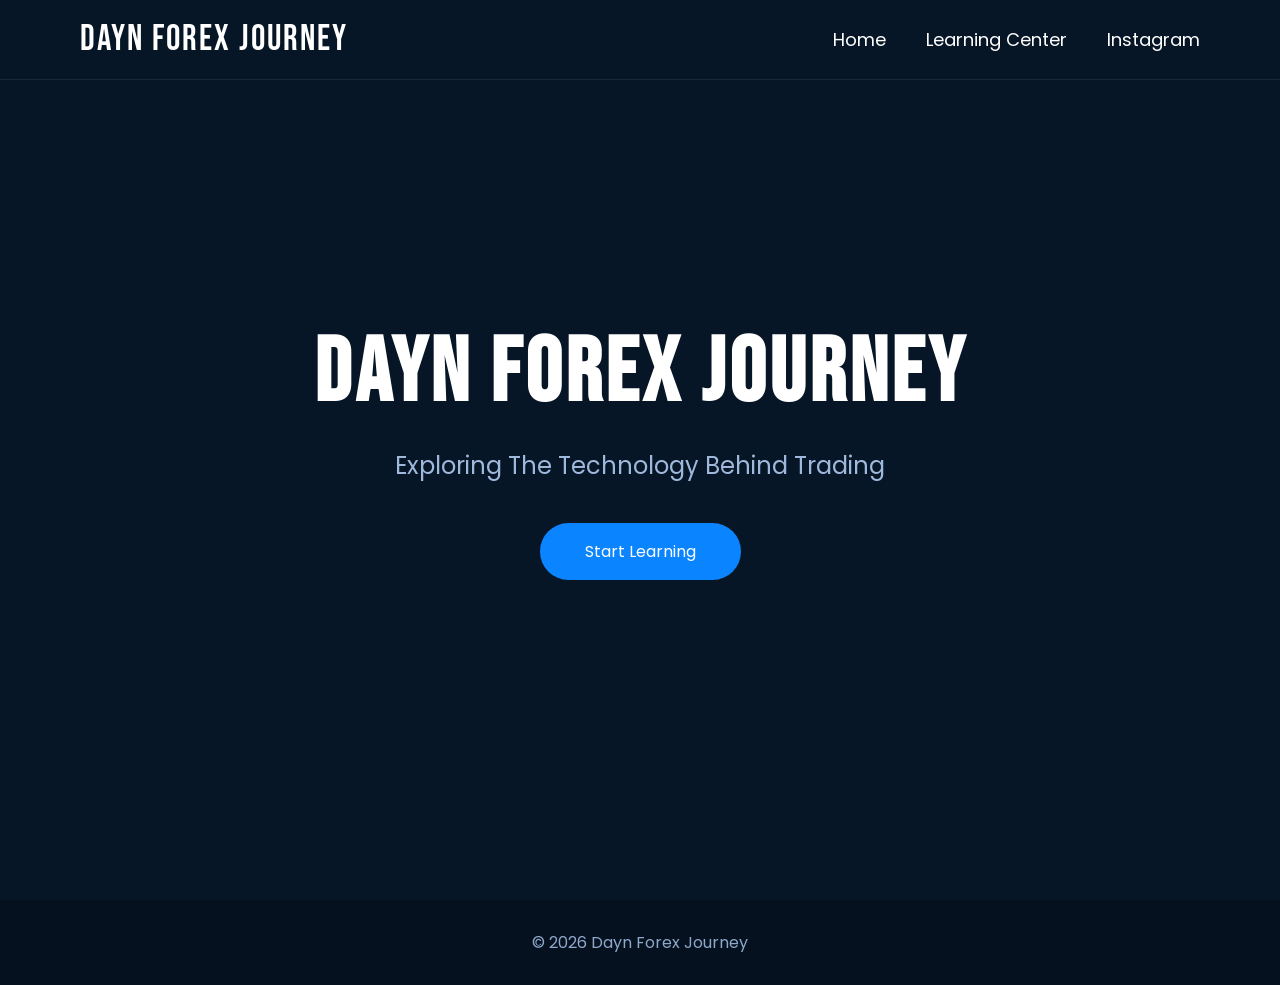
==== documentation.html @ a22106a8 "Add files via upload" ====
<!DOCTYPE html>
<html lang="en">

<head>

    <meta charset="UTF-8">
    <meta name="viewport" content="width=device-width, initial-scale=1.0">

    <title>Dayn Forex Journey</title>

    <link rel="stylesheet" href="css/style.css">

    <!-- Google Font -->
    <link rel="preconnect" href="https://fonts.googleapis.com">

    <link href="https://fonts.googleapis.com/css2?family=Poppins:wght@300;400;500;600;700&family=Bebas+Neue&display=swap" rel="stylesheet">
<style>
    /* ==========================
   RESET
========================== */

*{

    margin:0;

    padding:0;

    box-sizing:border-box;

}

/* ==========================
BODY
========================== */

body{

    font-family:'Poppins',sans-serif;

    background:#071626;

    color:white;

}

/* ==========================
NAVBAR
========================== */

nav{

    width:100%;

    height:80px;

    background:#071626;

    display:flex;

    justify-content:space-between;

    align-items:center;

    padding:0 80px;

    position:fixed;

    top:0;

    z-index:999;

    border-bottom:1px solid rgba(255,255,255,.08);

}

.logo{

    font-family:'Bebas Neue';

    font-size:36px;

    letter-spacing:2px;

    color:#ffffff;

}

nav ul{

    display:flex;

    list-style:none;

}

nav ul li{

    margin-left:40px;

}

nav ul li a{

    color:white;

    text-decoration:none;

    font-size:18px;

    transition:.3s;

}

nav ul li a:hover{

    color:#0A84FF;

}

/* ==========================
HERO
========================== */

.hero{

    width:100%;

    height:100vh;

    background:

    linear-gradient(

    rgba(7,22,38,.85),

    rgba(7,22,38,.90)

    ),

    url("../images/server.jpg");

    background-size:cover;

    background-position:center;

    display:flex;

    justify-content:center;

    align-items:center;

    text-align:center;

}

.hero-content{

    max-width:900px;

}

.hero h1{

    font-family:'Bebas Neue';

    font-size:90px;

    letter-spacing:4px;

}

.hero p{

    margin-top:20px;

    font-size:24px;

    color:#9FB9DD;

}

.btn{

    display:inline-block;

    margin-top:40px;

    padding:16px 45px;

    background:#0A84FF;

    color:white;

    text-decoration:none;

    border-radius:50px;

    transition:.3s;

}
/*==========================
START LEARNING
==========================*/

.learning{

    padding:120px 8%;

    background:#091A2D;

}

.learning h2{

    font-family:'Bebas Neue';

    font-size:64px;

    text-align:center;

    letter-spacing:3px;

}

.subtitle{

    max-width:700px;

    margin:20px auto 60px;

    text-align:center;

    color:#9FB9DD;

    font-size:18px;

}

.learning-grid{

    display:grid;

    grid-template-columns:repeat(auto-fit,minmax(320px,1fr));

    gap:30px;

}

.lesson{

    background:rgba(255,255,255,.04);

    border:1px solid rgba(255,255,255,.08);

    border-radius:20px;

    padding:35px;

    transition:.35s;

}

.lesson:hover{

    transform:translateY(-10px);

    border-color:#0A84FF;

    box-shadow:0 0 25px rgba(10,132,255,.35);

}

.lesson span{

    display:inline-block;

    width:55px;

    height:55px;

    line-height:55px;

    text-align:center;

    background:#0A84FF;

    border-radius:50%;

    font-weight:bold;

    margin-bottom:20px;

}

.lesson h3{

    margin-bottom:15px;

    font-size:26px;

}

.lesson p{

    color:#B7C6DD;

    line-height:1.8;

    margin-bottom:25px;

}

.lesson a{

    color:#0A84FF;

    text-decoration:none;

    font-weight:600;

}

.lesson a:hover{

    color:#00CFFF;

}
.btn:hover{

    background:#00CFFF;

}

/* ==========================
FOOTER
========================== */

footer{

    background:#05111E;

    text-align:center;

    padding:30px;

    color:#8EA8CC;

}
</style>
</head>

<body>

    <nav>

        <div class="logo">

            DAYN FOREX JOURNEY

        </div>

        <ul>

            <li><a href="index.html">Home</a></li>

            <li><a href="documentation.html">Learning Center</li>

            <li><a href="instagram.html">Instagram</a></li>

        </ul>

    </nav>

    <section class="hero">

        <div class="hero-content">

            <h1>

                DAYN FOREX JOURNEY

            </h1>

            <p>

                Exploring The Technology Behind Trading

            </p>

            <a href="learning.html" class="btn">

                Start Learning

            </a>

        </div>

    </section>

    <footer>

        © 2026 Dayn Forex Journey

    </footer>

</body>

</html>
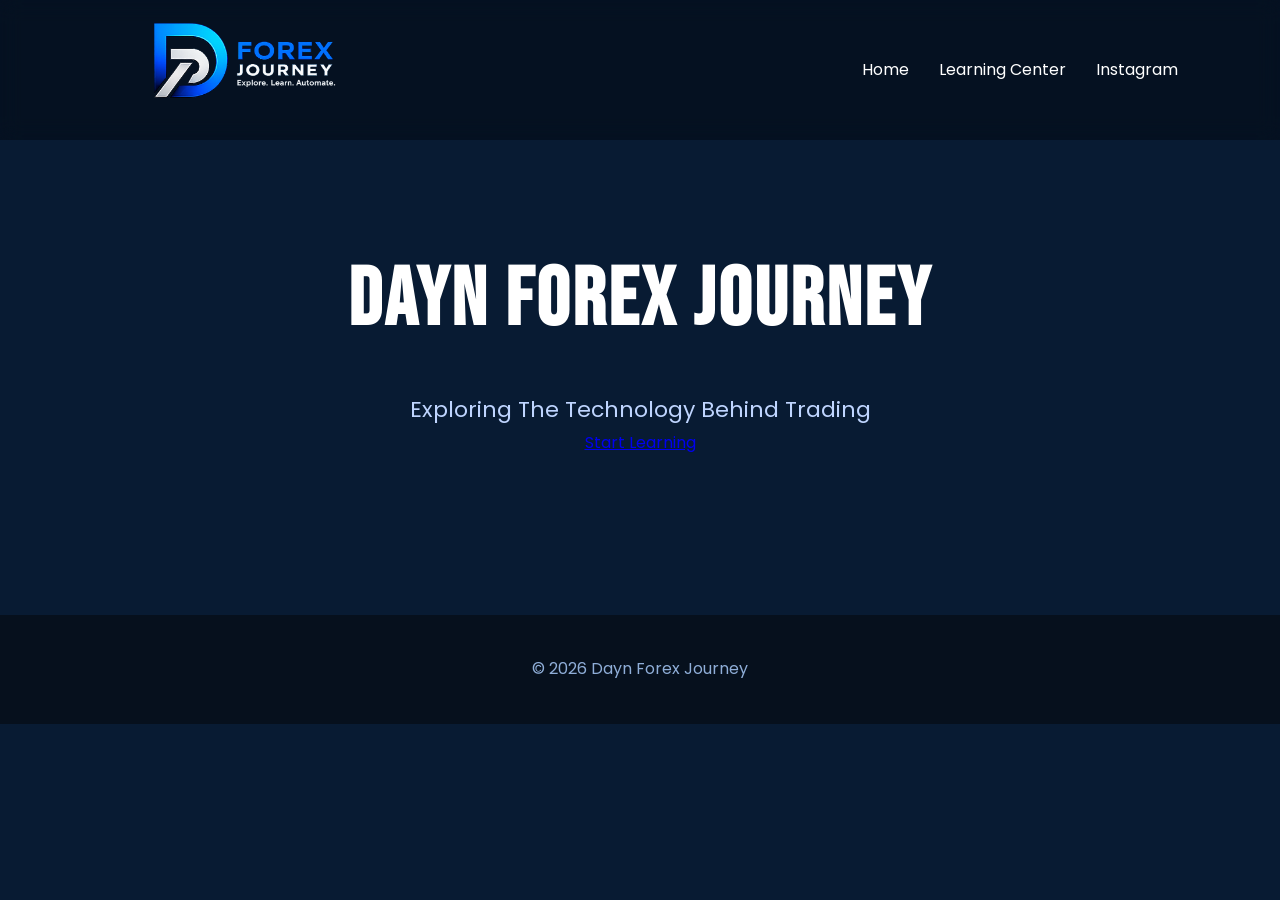
==== commit dbed0c0a: "Update documentation.html" ====
--- a/documentation.html
+++ b/documentation.html
@@ -8,369 +8,32 @@
 
     <title>Dayn Forex Journey</title>
 
-    <link rel="stylesheet" href="css/style.css">
+    <link rel="stylesheet" href="styles.css">
 
     <!-- Google Font -->
     <link rel="preconnect" href="https://fonts.googleapis.com">
 
     <link href="https://fonts.googleapis.com/css2?family=Poppins:wght@300;400;500;600;700&family=Bebas+Neue&display=swap" rel="stylesheet">
-<style>
-    /* ==========================
-   RESET
-========================== */
 
-*{
-
-    margin:0;
-
-    padding:0;
-
-    box-sizing:border-box;
-
-}
-
-/* ==========================
-BODY
-========================== */
-
-body{
-
-    font-family:'Poppins',sans-serif;
-
-    background:#071626;
-
-    color:white;
-
-}
-
-/* ==========================
-NAVBAR
-========================== */
-
-nav{
-
-    width:100%;
-
-    height:80px;
-
-    background:#071626;
-
-    display:flex;
-
-    justify-content:space-between;
-
-    align-items:center;
-
-    padding:0 80px;
-
-    position:fixed;
-
-    top:0;
-
-    z-index:999;
-
-    border-bottom:1px solid rgba(255,255,255,.08);
-
-}
-
-.logo{
-
-    font-family:'Bebas Neue';
-
-    font-size:36px;
-
-    letter-spacing:2px;
-
-    color:#ffffff;
-
-}
-
-nav ul{
-
-    display:flex;
-
-    list-style:none;
-
-}
-
-nav ul li{
-
-    margin-left:40px;
-
-}
-
-nav ul li a{
-
-    color:white;
-
-    text-decoration:none;
-
-    font-size:18px;
-
-    transition:.3s;
-
-}
-
-nav ul li a:hover{
-
-    color:#0A84FF;
-
-}
-
-/* ==========================
-HERO
-========================== */
-
-.hero{
-
-    width:100%;
-
-    height:100vh;
-
-    background:
-
-    linear-gradient(
-
-    rgba(7,22,38,.85),
-
-    rgba(7,22,38,.90)
-
-    ),
-
-    url("../images/server.jpg");
-
-    background-size:cover;
-
-    background-position:center;
-
-    display:flex;
-
-    justify-content:center;
-
-    align-items:center;
-
-    text-align:center;
-
-}
-
-.hero-content{
-
-    max-width:900px;
-
-}
-
-.hero h1{
-
-    font-family:'Bebas Neue';
-
-    font-size:90px;
-
-    letter-spacing:4px;
-
-}
-
-.hero p{
-
-    margin-top:20px;
-
-    font-size:24px;
-
-    color:#9FB9DD;
-
-}
-
-.btn{
-
-    display:inline-block;
-
-    margin-top:40px;
-
-    padding:16px 45px;
-
-    background:#0A84FF;
-
-    color:white;
-
-    text-decoration:none;
-
-    border-radius:50px;
-
-    transition:.3s;
-
-}
-/*==========================
-START LEARNING
-==========================*/
-
-.learning{
-
-    padding:120px 8%;
-
-    background:#091A2D;
-
-}
-
-.learning h2{
-
-    font-family:'Bebas Neue';
-
-    font-size:64px;
-
-    text-align:center;
-
-    letter-spacing:3px;
-
-}
-
-.subtitle{
-
-    max-width:700px;
-
-    margin:20px auto 60px;
-
-    text-align:center;
-
-    color:#9FB9DD;
-
-    font-size:18px;
-
-}
-
-.learning-grid{
-
-    display:grid;
-
-    grid-template-columns:repeat(auto-fit,minmax(320px,1fr));
-
-    gap:30px;
-
-}
-
-.lesson{
-
-    background:rgba(255,255,255,.04);
-
-    border:1px solid rgba(255,255,255,.08);
-
-    border-radius:20px;
-
-    padding:35px;
-
-    transition:.35s;
-
-}
-
-.lesson:hover{
-
-    transform:translateY(-10px);
-
-    border-color:#0A84FF;
-
-    box-shadow:0 0 25px rgba(10,132,255,.35);
-
-}
-
-.lesson span{
-
-    display:inline-block;
-
-    width:55px;
-
-    height:55px;
-
-    line-height:55px;
-
-    text-align:center;
-
-    background:#0A84FF;
-
-    border-radius:50%;
-
-    font-weight:bold;
-
-    margin-bottom:20px;
-
-}
-
-.lesson h3{
-
-    margin-bottom:15px;
-
-    font-size:26px;
-
-}
-
-.lesson p{
-
-    color:#B7C6DD;
-
-    line-height:1.8;
-
-    margin-bottom:25px;
-
-}
-
-.lesson a{
-
-    color:#0A84FF;
-
-    text-decoration:none;
-
-    font-weight:600;
-
-}
-
-.lesson a:hover{
-
-    color:#00CFFF;
-
-}
-.btn:hover{
-
-    background:#00CFFF;
-
-}
-
-/* ==========================
-FOOTER
-========================== */
-
-footer{
-
-    background:#05111E;
-
-    text-align:center;
-
-    padding:30px;
-
-    color:#8EA8CC;
-
-}
-</style>
 </head>
 
 <body>
 
-    <nav>
+<nav>
 
-        <div class="logo">
+<div class="logo"><img src="logo.png" height="80x"></div>
 
-            DAYN FOREX JOURNEY
+<ul>
 
-        </div>
+<li><a href="index.html">Home</a></li>
 
-        <ul>
+<li><a href="documentation.html">Learning Center</a></li>
 
-            <li><a href="index.html">Home</a></li>
+<li><a href="https://www.instagram.com/daynfx_/">Instagram</a></li>
 
-            <li><a href="documentation.html">Learning Center</li>
+</ul>
 
-            <li><a href="instagram.html">Instagram</a></li>
-
-        </ul>
-
-    </nav>
-
+</nav>
     <section class="hero">
 
         <div class="hero-content">
@@ -405,4 +68,4 @@
 
 </body>
 
-</html>+</html>
--- a/styles.css
+++ b/styles.css
@@ -0,0 +1,276 @@
+
+    * {
+        margin: 0;
+        padding: 0;
+        box-sizing: border-box;
+    }
+
+    body {
+        font-family: 'Poppins', sans-serif;
+        background: #081B33;
+        color: white;
+        line-height: 1.8;
+        background-image:
+            linear-gradient(rgba(8, 27, 51, .92), rgba(8, 27, 51, .95)),
+            url("../images/hero-bg.jpg");
+        background-size: cover;
+        background-attachment: fixed;
+    }
+
+    nav {
+        display: flex;
+        justify-content: space-between;
+        align-items: center;
+        padding: 20px 8%;
+        background: rgba(0, 0, 0, .35);
+        backdrop-filter: blur(10px);
+        position: sticky;
+        top: 0;
+        z-index: 1000;
+    }
+
+    .logo {
+        font-family: 'Bebas Neue';
+        font-size: 34px;
+        letter-spacing: 2px;
+    }
+
+    nav ul {
+        display: flex;
+        list-style: none;
+        gap: 30px;
+    }
+
+    nav a {
+        text-decoration: none;
+        color: white;
+        transition: .3s;
+    }
+
+    nav a:hover {
+        color: #0A84FF;
+    }
+
+    .hero {
+        height: 45vh;
+        display: flex;
+        justify-content: center;
+        align-items: center;
+        text-align: center;
+    }
+
+    .navbar-brand {
+        display: flex;
+        align-items: center;
+        gap: 15px;
+        text-decoration: none;
+    }
+
+    .navbar-brand img {
+        width: auto;
+        height: 35px;
+    }
+
+    .brand-text {
+        font-size: 22px;
+        font-weight: 700;
+        color: #ffffff;
+        letter-spacing: 1px;
+    }
+
+    .brand-text span {
+        color: #0A84FF;
+    }
+
+    .overlay {
+        background: rgba(0, 0, 0, .35);
+        padding: 50px;
+        border-radius: 18px;
+        backdrop-filter: blur(10px);
+    }
+
+    .hero h1 {
+        font-family: 'Bebas Neue';
+        font-size: 82px;
+        letter-spacing: 3px;
+    }
+
+    .hero p {
+        font-size: 22px;
+        color: #BFD5FF;
+        margin-top: 15px;
+    }
+
+    .container {
+        width: 1200px;
+        max-width: 95%;
+        margin: auto;
+        padding: 70px 0;
+    }
+
+    .content {
+        background: rgba(255, 255, 255, .05);
+        padding: 50px;
+        border-radius: 20px;
+        backdrop-filter: blur(12px);
+    }
+
+    h2 {
+        font-family: 'Bebas Neue';
+        font-size: 42px;
+        margin-bottom: 20px;
+        letter-spacing: 2px;
+        color: #0A84FF;
+    }
+
+    hr {
+        border: none;
+        height: 1px;
+        background: rgba(255, 255, 255, .12);
+        margin: 45px 0;
+    }
+
+    .card {
+        background: rgba(10, 132, 255, .08);
+        padding: 25px;
+        border-left: 5px solid #0A84FF;
+        border-radius: 12px;
+        margin-top: 20px;
+    }
+
+    .grid {
+        display: grid;
+        grid-template-columns: repeat(auto-fit, minmax(220px, 1fr));
+        gap: 20px;
+        margin-top: 30px;
+    }
+
+    .info {
+        background: rgba(255, 255, 255, .04);
+        padding: 25px;
+        border-radius: 15px;
+        text-align: center;
+        transition: .3s;
+    }
+
+    .info:hover {
+        transform: translateY(-8px);
+        box-shadow: 0 0 20px rgba(10, 132, 255, .35);
+    }
+
+    .info h3 {
+        margin: 15px 0;
+    }
+
+    table {
+        width: 100%;
+        border-collapse: collapse;
+        margin-top: 25px;
+    }
+
+    th {
+        background: #0A84FF;
+        padding: 15px;
+    }
+
+    td {
+        padding: 15px;
+        border-bottom: 1px solid rgba(255, 255, 255, .08);
+    }
+
+    .note {
+        margin-top: 40px;
+        padding: 25px;
+        background: #0F2E55;
+        border-left: 5px solid #00CFFF;
+        border-radius: 10px;
+    }
+
+    .next {
+        margin-top: 50px;
+        text-align: right;
+    }
+
+    .next a {
+        color: #00CFFF;
+        text-decoration: none;
+        font-weight: bold;
+    }
+
+    footer {
+        padding: 40px;
+        text-align: center;
+        color: #8FAED8;
+        margin-top: 70px;
+        background: #06101D;
+    }
+
+    /* =========================================
+       TAMBAHAN CSS HAMBURGER MENU & RESPONSIVE 
+       ========================================= */
+    .hamburger {
+        display: none;
+        cursor: pointer;
+        flex-direction: column;
+        gap: 5px;
+    }
+
+    .hamburger .bar {
+        width: 25px;
+        height: 3px;
+        background-color: white;
+        transition: all 0.3s ease;
+        border-radius: 3px;
+    }
+
+    @media (max-width: 768px) {
+        .hamburger {
+            display: flex;
+        }
+
+        nav ul {
+            position: absolute;
+            top: 100%; /* Turun persis ke bawah navbar */
+            left: -100%; /* Sembunyikan ke sisi kiri layar secara default */
+            flex-direction: column;
+            background: rgba(8, 27, 51, 0.95); /* Warna background gelap supaya teks terbaca */
+            width: 100%;
+            text-align: center;
+            transition: 0.4s ease;
+            padding: 20px 0;
+            backdrop-filter: blur(10px);
+            gap: 0;
+            border-bottom: 1px solid rgba(255,255,255,0.1);
+        }
+
+        /* Class ini ditambahkan oleh JavaScript saat hamburger diklik */
+        nav ul.active {
+            left: 0;
+        }
+
+        nav ul li {
+            margin: 15px 0;
+        }
+
+        /* Animasi garis hamburger menjadi bentuk 'X' */
+        .hamburger.active .bar:nth-child(1) {
+            transform: translateY(8px) rotate(45deg);
+        }
+        .hamburger.active .bar:nth-child(2) {
+            opacity: 0;
+        }
+        .hamburger.active .bar:nth-child(3) {
+            transform: translateY(-8px) rotate(-45deg);
+        }
+        
+        /* Tambahan penyesuaian teks hero di mobile agar tidak terlalu besar */
+        .hero h1 {
+            font-size: 50px;
+        }
+        .hero p {
+            font-size: 16px;
+        }
+        .overlay {
+            padding: 30px;
+        }
+    }
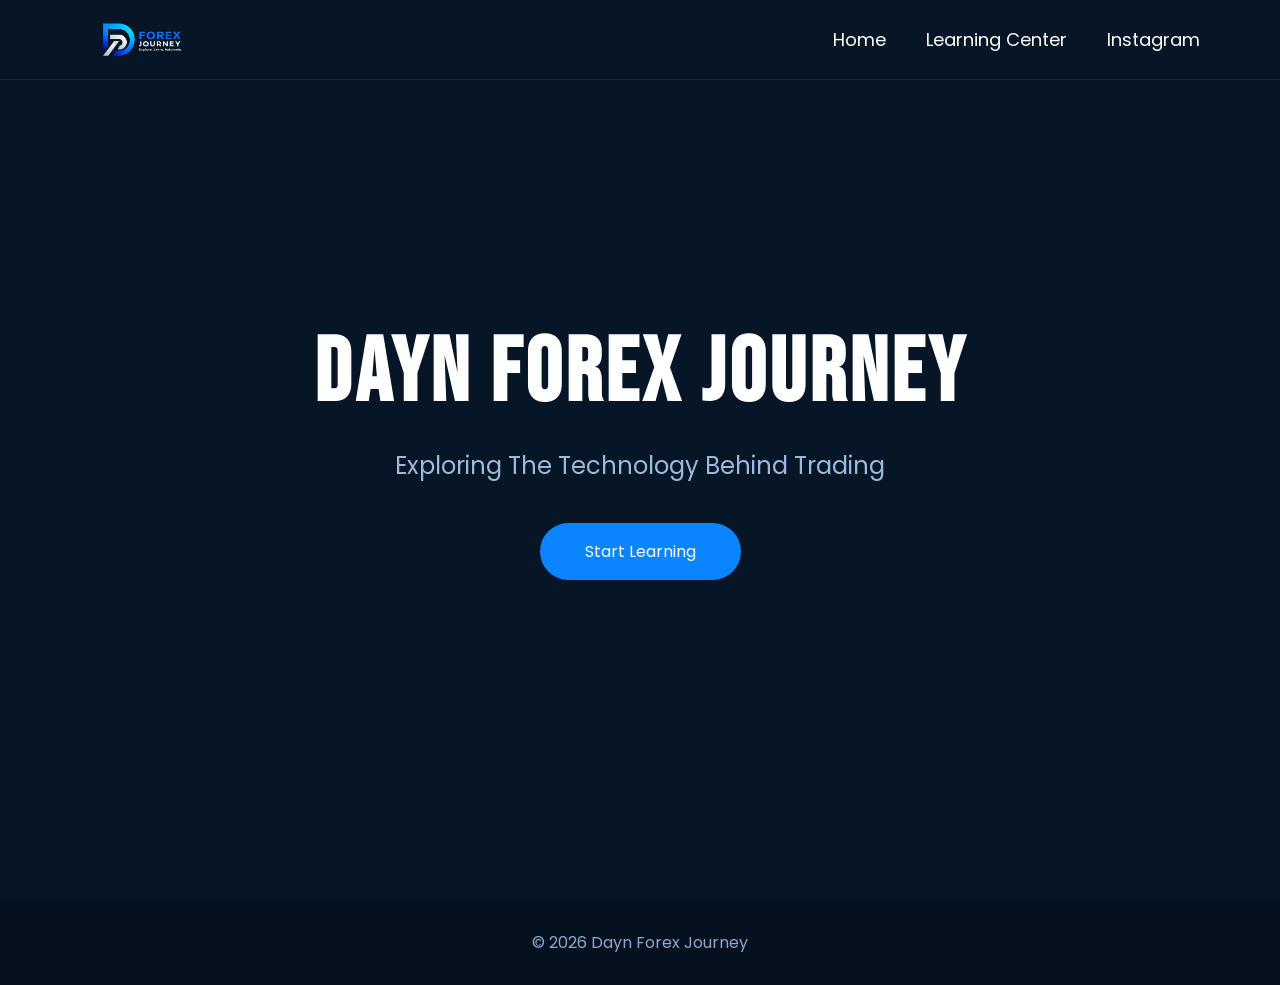
==== commit 17c08c27: "Update documentation.html" ====
--- a/documentation.html
+++ b/documentation.html
@@ -2,70 +2,264 @@
 <html lang="en">
 
 <head>
-
     <meta charset="UTF-8">
     <meta name="viewport" content="width=device-width, initial-scale=1.0">
-
     <title>Dayn Forex Journey</title>
-
-    <link rel="stylesheet" href="styles.css">
-
     <!-- Google Font -->
     <link rel="preconnect" href="https://fonts.googleapis.com">
-
     <link href="https://fonts.googleapis.com/css2?family=Poppins:wght@300;400;500;600;700&family=Bebas+Neue&display=swap" rel="stylesheet">
-
+    <style>
+        /* ==========================
+           RESET
+        ========================== */
+        * {
+            margin: 0;
+            padding: 0;
+            box-sizing: border-box;
+        }
+
+        /* ==========================
+           BODY
+        ========================== */
+        body {
+            font-family: 'Poppins', sans-serif;
+            background: #071626;
+            color: white;
+        }
+
+        /* ==========================
+           NAVBAR
+        ========================== */
+        nav {
+            width: 100%;
+            height: 80px;
+            background: #071626;
+            display: flex;
+            justify-content: space-between;
+            align-items: center;
+            padding: 0 80px;
+            position: fixed;
+            top: 0;
+            z-index: 999;
+            border-bottom: 1px solid rgba(255, 255, 255, .08);
+        }
+
+        .logo {
+            font-family: 'Bebas Neue';
+            font-size: 36px;
+            letter-spacing: 2px;
+            color: #ffffff;
+            display: flex;
+            align-items: center;
+        }
+
+        /* Fixed Logo Image */
+        .logo img {
+            height: 35px;
+            width: auto;
+        }
+
+        nav ul {
+            display: flex;
+            list-style: none;
+        }
+
+        nav ul li {
+            margin-left: 40px;
+        }
+
+        nav ul li a {
+            color: white;
+            text-decoration: none;
+            font-size: 18px;
+            transition: .3s;
+        }
+
+        nav ul li a:hover {
+            color: #0A84FF;
+        }
+
+        /* Hamburger Icon Styles */
+        .hamburger {
+            display: none;
+            cursor: pointer;
+            flex-direction: column;
+            gap: 6px;
+        }
+
+        .hamburger .bar {
+            width: 25px;
+            height: 3px;
+            background-color: white;
+            transition: all 0.3s ease-in-out;
+            border-radius: 5px;
+        }
+
+        /* ==========================
+           HERO
+        ========================== */
+        .hero {
+            width: 100%;
+            height: 100vh;
+            background:
+                linear-gradient(rgba(7, 22, 38, .85), rgba(7, 22, 38, .90)),
+                url("../images/server.jpg");
+            background-size: cover;
+            background-position: center;
+            display: flex;
+            justify-content: center;
+            align-items: center;
+            text-align: center;
+        }
+
+        .hero-content {
+            max-width: 900px;
+            padding: 0 20px;
+        }
+
+        .hero h1 {
+            font-family: 'Bebas Neue';
+            font-size: 90px;
+            letter-spacing: 4px;
+        }
+
+        .hero p {
+            margin-top: 20px;
+            font-size: 24px;
+            color: #9FB9DD;
+        }
+
+        .btn {
+            display: inline-block;
+            margin-top: 40px;
+            padding: 16px 45px;
+            background: #0A84FF;
+            color: white;
+            text-decoration: none;
+            border-radius: 50px;
+            transition: .3s;
+        }
+
+        .btn:hover {
+            background: #00CFFF;
+        }
+
+        /* ==========================
+           FOOTER
+        ========================== */
+        footer {
+            background: #05111E;
+            text-align: center;
+            padding: 30px;
+            color: #8EA8CC;
+        }
+
+        /* ==========================
+           RESPONSIVE & MOBILE MENU
+        ========================== */
+        @media (max-width: 768px) {
+            nav {
+                padding: 0 30px;
+            }
+
+            .hamburger {
+                display: flex;
+            }
+
+            /* Hide default menu and setup mobile drawer */
+            nav ul {
+                position: absolute;
+                top: 80px;
+                left: -100%;
+                width: 100%;
+                height: calc(100vh - 80px);
+                background: #071626;
+                flex-direction: column;
+                justify-content: flex-start;
+                align-items: center;
+                padding-top: 60px;
+                transition: left 0.3s ease;
+                border-top: 1px solid rgba(255, 255, 255, .08);
+            }
+
+            nav ul li {
+                margin: 20px 0;
+            }
+
+            /* Active class to slide the menu in */
+            nav ul.active {
+                left: 0;
+            }
+
+            /* Hamburger Animation to 'X' */
+            .hamburger.active .bar:nth-child(1) {
+                transform: translateY(9px) rotate(45deg);
+            }
+            
+            .hamburger.active .bar:nth-child(2) {
+                opacity: 0;
+            }
+            
+            .hamburger.active .bar:nth-child(3) {
+                transform: translateY(-9px) rotate(-45deg);
+            }
+
+            .hero h1 {
+                font-size: 50px;
+            }
+
+            .hero p {
+                font-size: 18px;
+            }
+        }
+    </style>
 </head>
 
 <body>
 
-<nav>
-
-<div class="logo"><img src="logo.png" height="80x"></div>
-
-<ul>
-
-<li><a href="index.html">Home</a></li>
-
-<li><a href="documentation.html">Learning Center</a></li>
-
-<li><a href="https://www.instagram.com/daynfx_/">Instagram</a></li>
-
-</ul>
-
-</nav>
+    <nav>
+        <div class="logo">
+            <!-- Removed the invalid height="80x" and moved sizing to CSS -->
+            <img src="logo.png" alt="Dayn Forex Logo">
+        </div>
+
+        <ul class="nav-links">
+            <li><a href="index.html">Home</a></li>
+            <li><a href="documentation.html">Learning Center</a></li>
+            <li><a href="https://www.instagram.com/daynfx_/">Instagram</a></li>
+        </ul>
+
+        <!-- Hamburger Icon -->
+        <div class="hamburger">
+            <span class="bar"></span>
+            <span class="bar"></span>
+            <span class="bar"></span>
+        </div>
+    </nav>
+
     <section class="hero">
-
         <div class="hero-content">
-
-            <h1>
-
-                DAYN FOREX JOURNEY
-
-            </h1>
-
-            <p>
-
-                Exploring The Technology Behind Trading
-
-            </p>
-
-            <a href="learning.html" class="btn">
-
-                Start Learning
-
-            </a>
-
+            <h1>DAYN FOREX JOURNEY</h1>
+            <p>Exploring The Technology Behind Trading</p>
+            <a href="learning.html" class="btn">Start Learning</a>
         </div>
-
     </section>
 
     <footer>
-
         © 2026 Dayn Forex Journey
-
     </footer>
 
+    <!-- Script for toggling the hamburger menu -->
+    <script>
+        const hamburger = document.querySelector('.hamburger');
+        const navLinks = document.querySelector('.nav-links');
+
+        hamburger.addEventListener('click', () => {
+            // Toggles the active class on both the hamburger and the navigation links
+            hamburger.classList.toggle('active');
+            navLinks.classList.toggle('active');
+        });
+    </script>
 </body>
 
 </html>
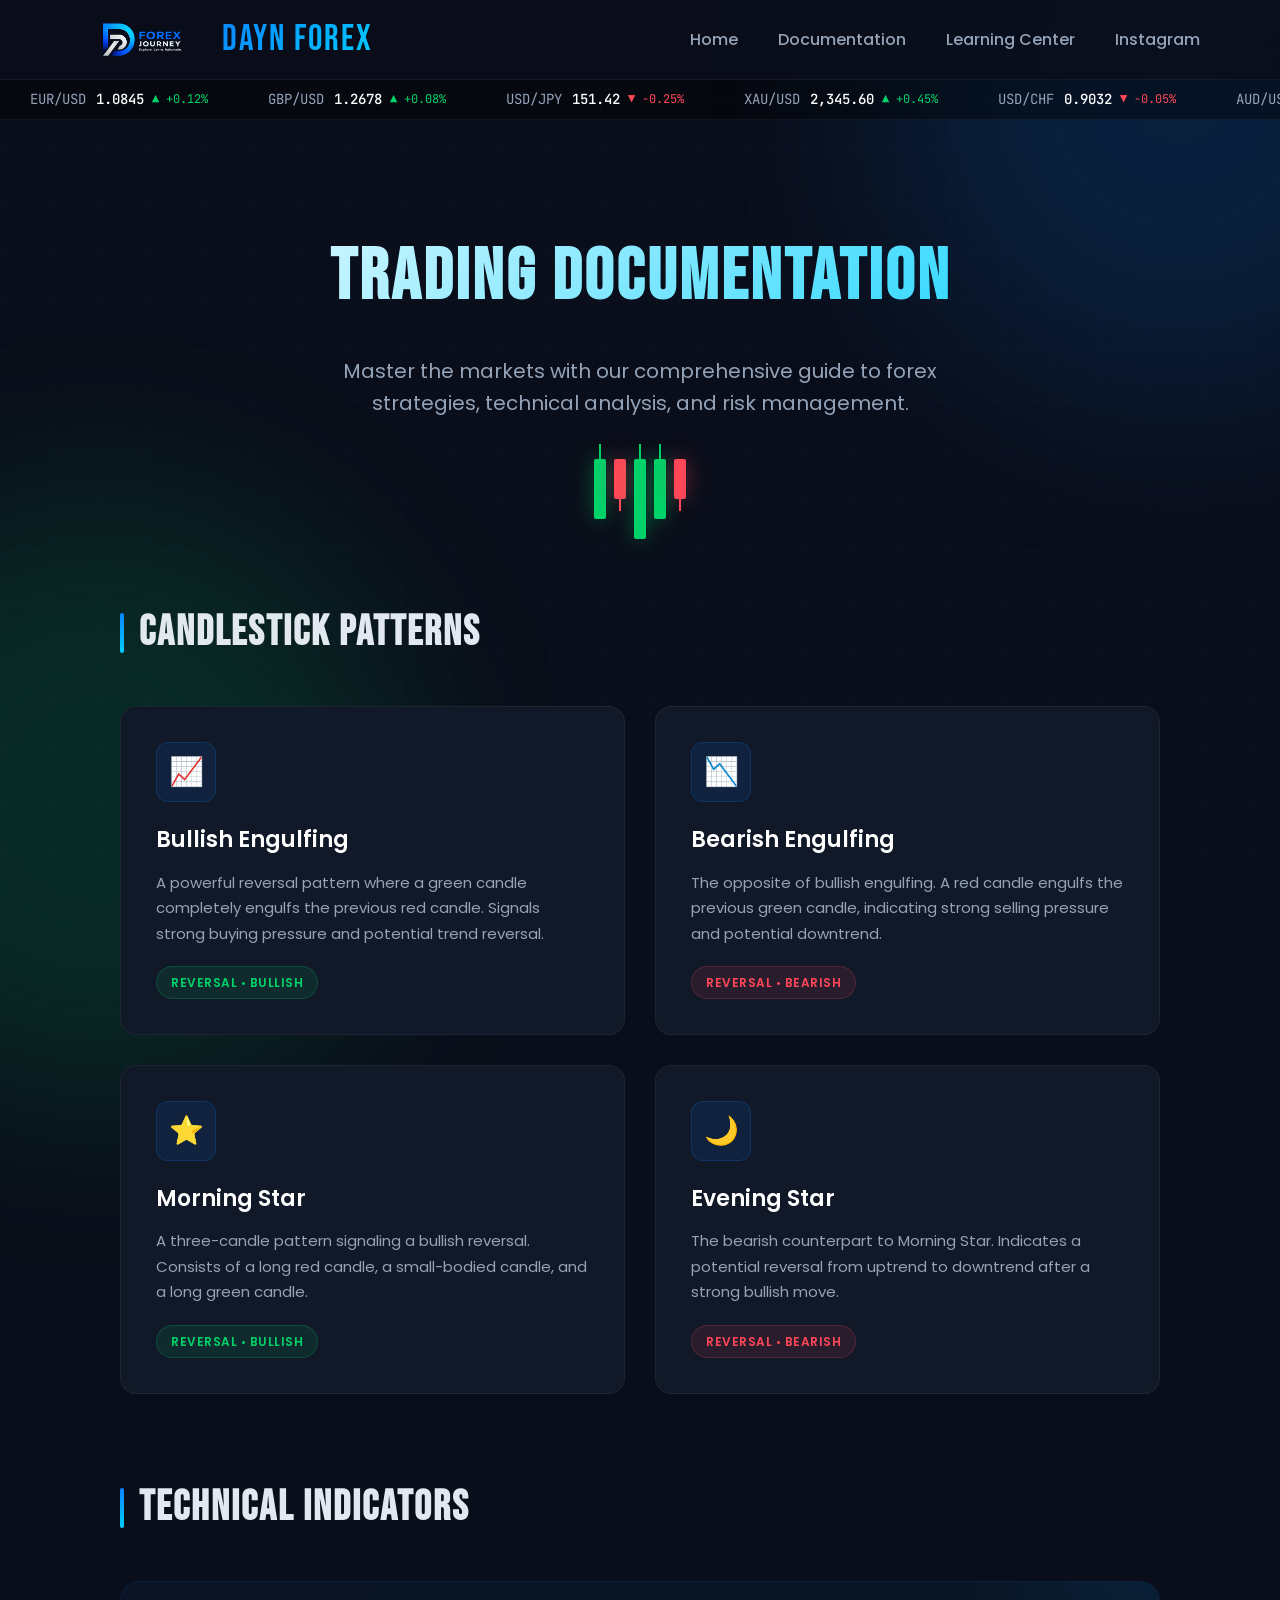
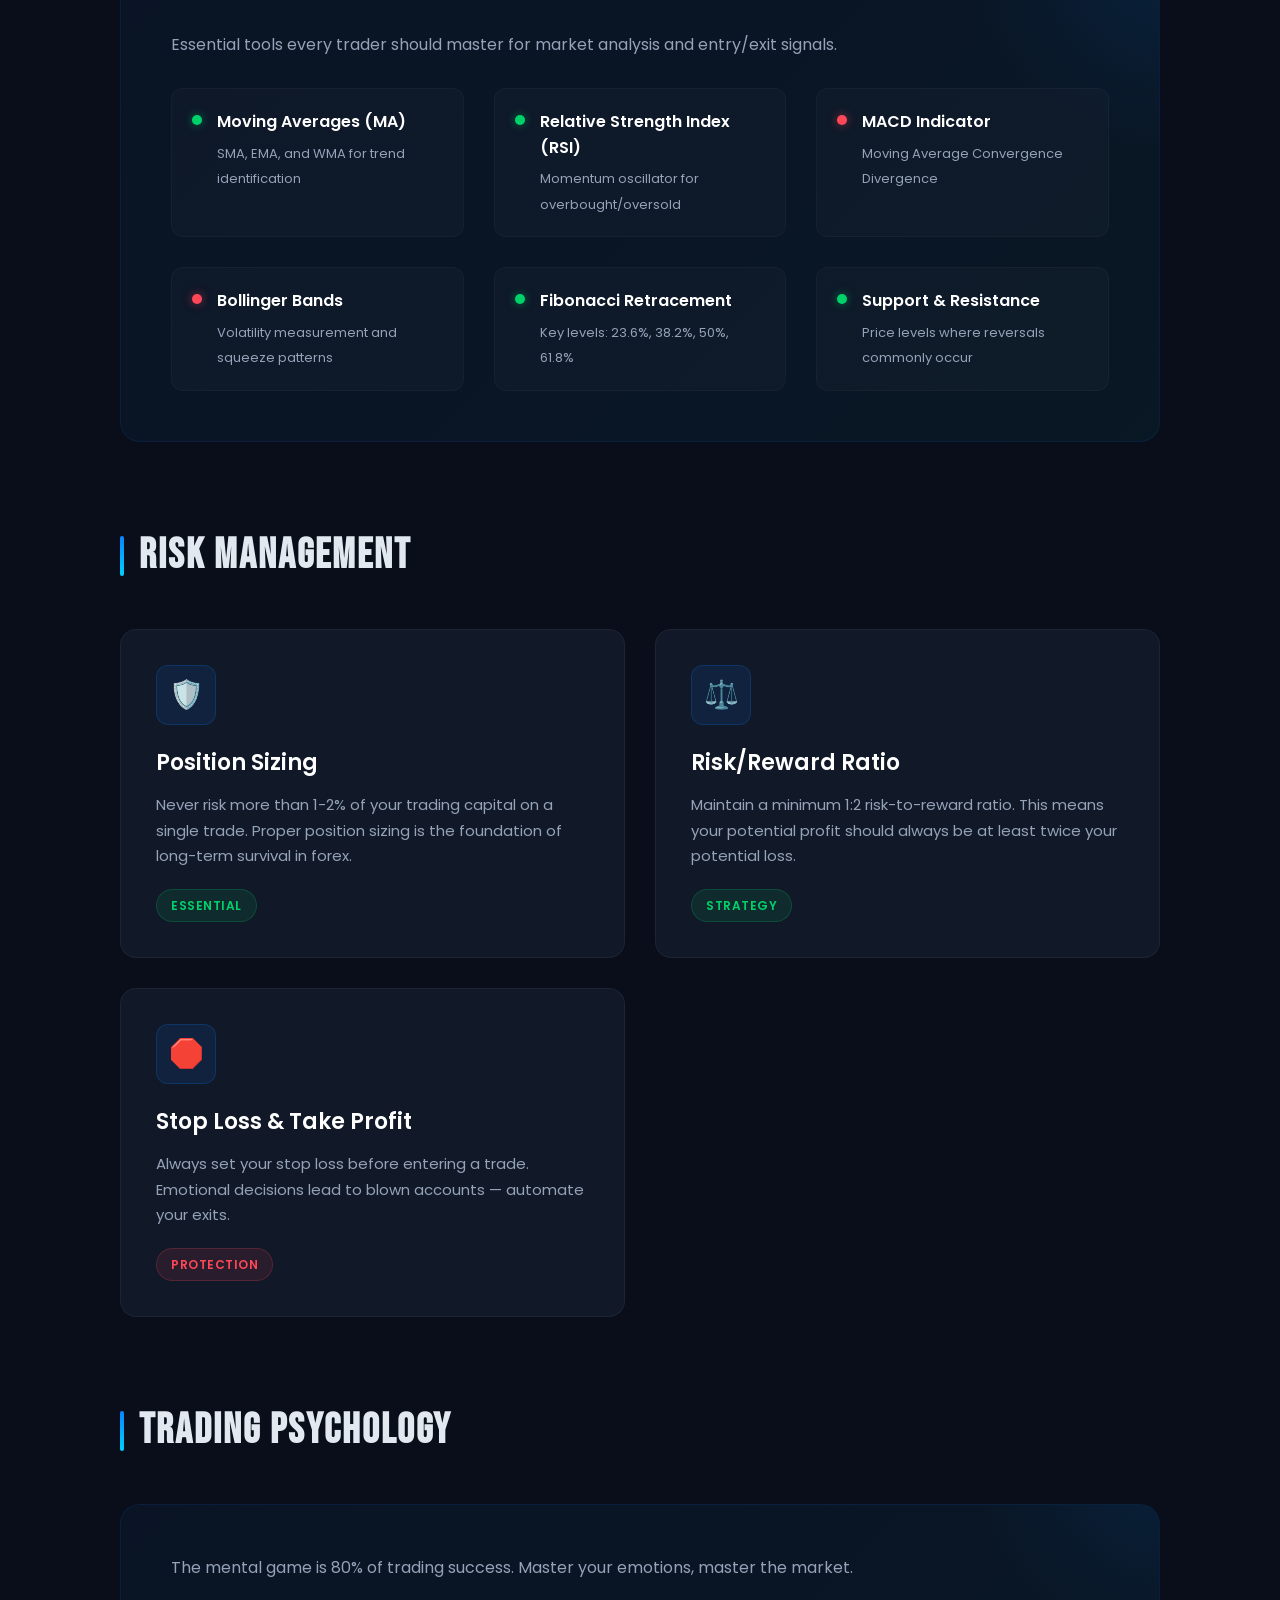
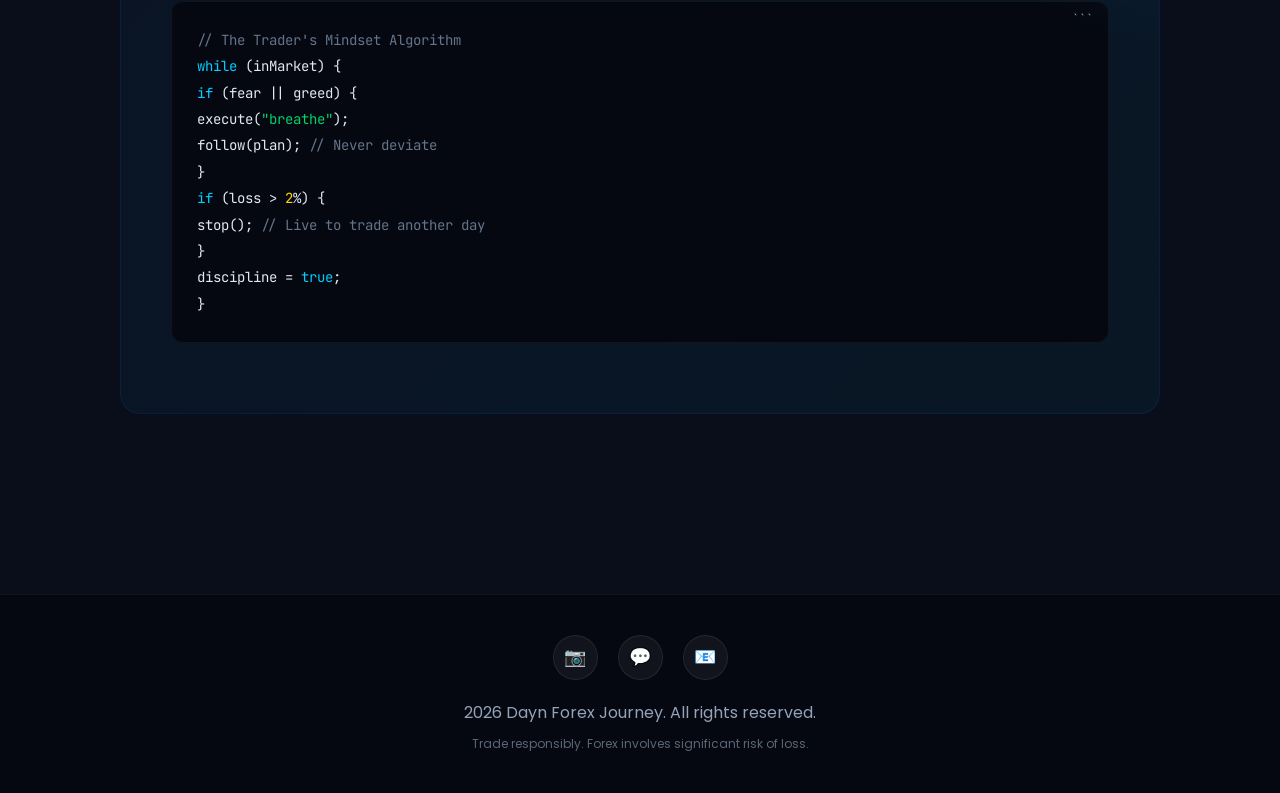
==== commit 4b8c70db: "Revise documentation layout and styling Updated the title for better clarity and added new styles fo" ====
--- a/documentation.html
+++ b/documentation.html
@@ -1,30 +1,92 @@
 <!DOCTYPE html>
 <html lang="en">
-
 <head>
     <meta charset="UTF-8">
     <meta name="viewport" content="width=device-width, initial-scale=1.0">
-    <title>Dayn Forex Journey</title>
-    <!-- Google Font -->
+    <title>Documentation | Dayn Forex Journey</title>
     <link rel="preconnect" href="https://fonts.googleapis.com">
-    <link href="https://fonts.googleapis.com/css2?family=Poppins:wght@300;400;500;600;700&family=Bebas+Neue&display=swap" rel="stylesheet">
+    <link href="https://fonts.googleapis.com/css2?family=Poppins:wght@300;400;500;600;700&family=Bebas+Neue&family=JetBrains+Mono:wght@400;500&display=swap" rel="stylesheet">
     <style>
         /* ==========================
-           RESET
-        ========================== */
+           ROOT VARIABLES & RESET
+        ========================== */
+        :root {
+            --bg-primary: #0a0e1a;
+            --bg-secondary: #0f1629;
+            --bg-card: #111827;
+            --accent-bull: #00d26a;
+            --accent-bear: #ff4757;
+            --accent-gold: #ffd700;
+            --accent-blue: #0A84FF;
+            --accent-cyan: #00CFFF;
+            --text-primary: #e2e8f0;
+            --text-secondary: #94a3b8;
+            --border-glow: rgba(10, 132, 255, 0.3);
+        }
+
         * {
             margin: 0;
             padding: 0;
             box-sizing: border-box;
         }
 
-        /* ==========================
-           BODY
-        ========================== */
+        html {
+            scroll-behavior: smooth;
+        }
+
         body {
             font-family: 'Poppins', sans-serif;
-            background: #071626;
-            color: white;
+            background: var(--bg-primary);
+            color: var(--text-primary);
+            overflow-x: hidden;
+            line-height: 1.6;
+        }
+
+        /* ==========================
+           ANIMATED BACKGROUND GRID
+        ========================== */
+        .bg-grid {
+            position: fixed;
+            top: 0;
+            left: 0;
+            width: 100%;
+            height: 100%;
+            background-image: 
+                linear-gradient(rgba(10, 132, 255, 0.03) 1px, transparent 1px),
+                linear-gradient(90deg, rgba(10, 132, 255, 0.03) 1px, transparent 1px);
+            background-size: 50px 50px;
+            pointer-events: none;
+            z-index: 0;
+        }
+
+        .bg-glow {
+            position: fixed;
+            width: 600px;
+            height: 600px;
+            border-radius: 50%;
+            filter: blur(100px);
+            opacity: 0.15;
+            pointer-events: none;
+            z-index: 0;
+        }
+
+        .glow-1 {
+            background: var(--accent-blue);
+            top: -200px;
+            right: -200px;
+            animation: floatGlow 8s ease-in-out infinite;
+        }
+
+        .glow-2 {
+            background: var(--accent-bull);
+            bottom: -200px;
+            left: -200px;
+            animation: floatGlow 10s ease-in-out infinite reverse;
+        }
+
+        @keyframes floatGlow {
+            0%, 100% { transform: translate(0, 0) scale(1); }
+            50% { transform: translate(-30px, 30px) scale(1.1); }
         }
 
         /* ==========================
@@ -33,7 +95,8 @@
         nav {
             width: 100%;
             height: 80px;
-            background: #071626;
+            background: rgba(10, 14, 26, 0.9);
+            backdrop-filter: blur(20px);
             display: flex;
             justify-content: space-between;
             align-items: center;
@@ -41,45 +104,510 @@
             position: fixed;
             top: 0;
             z-index: 999;
-            border-bottom: 1px solid rgba(255, 255, 255, .08);
+            border-bottom: 1px solid rgba(255, 255, 255, 0.05);
         }
 
         .logo {
-            font-family: 'Bebas Neue';
+            font-family: 'Bebas Neue', sans-serif;
             font-size: 36px;
             letter-spacing: 2px;
             color: #ffffff;
             display: flex;
             align-items: center;
-        }
-
-        /* Fixed Logo Image */
+            gap: 12px;
+        }
+
         .logo img {
             height: 35px;
             width: auto;
         }
 
+        .logo span {
+            background: linear-gradient(135deg, var(--accent-blue), var(--accent-cyan));
+            -webkit-background-clip: text;
+            -webkit-text-fill-color: transparent;
+            background-clip: text;
+        }
+
         nav ul {
             display: flex;
             list-style: none;
-        }
-
-        nav ul li {
-            margin-left: 40px;
+            gap: 40px;
         }
 
         nav ul li a {
-            color: white;
+            color: var(--text-secondary);
+            text-decoration: none;
+            font-size: 16px;
+            font-weight: 500;
+            transition: all 0.3s ease;
+            position: relative;
+        }
+
+        nav ul li a::after {
+            content: '';
+            position: absolute;
+            bottom: -5px;
+            left: 0;
+            width: 0;
+            height: 2px;
+            background: linear-gradient(90deg, var(--accent-blue), var(--accent-cyan));
+            transition: width 0.3s ease;
+        }
+
+        nav ul li a:hover {
+            color: #fff;
+        }
+
+        nav ul li a:hover::after {
+            width: 100%;
+        }
+
+        /* ==========================
+           TICKER TAPE (ANIMATED)
+        ========================== */
+        .ticker-wrap {
+            position: fixed;
+            top: 80px;
+            width: 100%;
+            height: 40px;
+            background: rgba(0, 0, 0, 0.4);
+            border-bottom: 1px solid rgba(255, 255, 255, 0.05);
+            overflow: hidden;
+            z-index: 998;
+            display: flex;
+            align-items: center;
+        }
+
+        .ticker {
+            display: flex;
+            animation: tickerScroll 30s linear infinite;
+            white-space: nowrap;
+        }
+
+        .ticker-item {
+            display: inline-flex;
+            align-items: center;
+            padding: 0 30px;
+            font-family: 'JetBrains Mono', monospace;
+            font-size: 14px;
+        }
+
+        .ticker-pair {
+            color: var(--text-secondary);
+            margin-right: 10px;
+        }
+
+        .ticker-price {
+            color: #fff;
+            font-weight: 500;
+        }
+
+        .ticker-up {
+            color: var(--accent-bull);
+        }
+
+        .ticker-down {
+            color: var(--accent-bear);
+        }
+
+        .ticker-change {
+            margin-left: 8px;
+            font-size: 12px;
+        }
+
+        @keyframes tickerScroll {
+            0% { transform: translateX(0); }
+            100% { transform: translateX(-50%); }
+        }
+
+        /* ==========================
+           HERO SECTION
+        ========================== */
+        .doc-hero {
+            margin-top: 120px;
+            padding: 100px 80px 60px;
+            text-align: center;
+            position: relative;
+            z-index: 1;
+        }
+
+        .doc-hero h1 {
+            font-family: 'Bebas Neue', sans-serif;
+            font-size: 72px;
+            letter-spacing: 3px;
+            margin-bottom: 20px;
+            background: linear-gradient(135deg, #fff, var(--accent-cyan));
+            -webkit-background-clip: text;
+            -webkit-text-fill-color: transparent;
+            background-clip: text;
+            animation: fadeInUp 1s ease-out;
+        }
+
+        .doc-hero p {
+            font-size: 20px;
+            color: var(--text-secondary);
+            max-width: 600px;
+            margin: 0 auto;
+            animation: fadeInUp 1s ease-out 0.2s both;
+        }
+
+        .candlestick-decoration {
+            display: flex;
+            justify-content: center;
+            gap: 8px;
+            margin-top: 40px;
+            animation: fadeInUp 1s ease-out 0.4s both;
+        }
+
+        .candle {
+            width: 12px;
+            border-radius: 2px;
+            position: relative;
+            animation: candlePulse 2s ease-in-out infinite;
+        }
+
+        .candle::before {
+            content: '';
+            position: absolute;
+            left: 50%;
+            transform: translateX(-50%);
+            width: 2px;
+            background: inherit;
+        }
+
+        .candle-bull {
+            height: 60px;
+            background: var(--accent-bull);
+            box-shadow: 0 0 20px rgba(0, 210, 106, 0.4);
+            animation-delay: 0s;
+        }
+
+        .candle-bull::before {
+            height: 20px;
+            top: -15px;
+            background: var(--accent-bull);
+        }
+
+        .candle-bear {
+            height: 40px;
+            background: var(--accent-bear);
+            box-shadow: 0 0 20px rgba(255, 71, 87, 0.4);
+            animation-delay: 0.3s;
+        }
+
+        .candle-bear::before {
+            height: 15px;
+            bottom: -12px;
+            background: var(--accent-bear);
+        }
+
+        .candle-bull:nth-child(3) {
+            height: 80px;
+            animation-delay: 0.6s;
+        }
+
+        @keyframes candlePulse {
+            0%, 100% { transform: scaleY(1); opacity: 1; }
+            50% { transform: scaleY(1.1); opacity: 0.8; }
+        }
+
+        /* ==========================
+           CONTENT CONTAINER
+        ========================== */
+        .content-wrapper {
+            max-width: 1200px;
+            margin: 0 auto;
+            padding: 0 80px 100px;
+            position: relative;
+            z-index: 1;
+        }
+
+        /* ==========================
+           SECTION CARDS
+        ========================== */
+        .section-title {
+            font-family: 'Bebas Neue', sans-serif;
+            font-size: 42px;
+            letter-spacing: 2px;
+            margin-bottom: 40px;
+            display: flex;
+            align-items: center;
+            gap: 15px;
+        }
+
+        .section-title::before {
+            content: '';
+            width: 4px;
+            height: 40px;
+            background: linear-gradient(180deg, var(--accent-blue), var(--accent-cyan));
+            border-radius: 2px;
+        }
+
+        .cards-grid {
+            display: grid;
+            grid-template-columns: repeat(auto-fit, minmax(350px, 1fr));
+            gap: 30px;
+            margin-bottom: 80px;
+        }
+
+        .card {
+            background: var(--bg-card);
+            border: 1px solid rgba(255, 255, 255, 0.05);
+            border-radius: 16px;
+            padding: 35px;
+            position: relative;
+            overflow: hidden;
+            transition: all 0.4s ease;
+            animation: fadeInUp 0.8s ease-out both;
+        }
+
+        .card::before {
+            content: '';
+            position: absolute;
+            top: 0;
+            left: 0;
+            right: 0;
+            height: 3px;
+            background: linear-gradient(90deg, var(--accent-blue), var(--accent-cyan), var(--accent-bull));
+            opacity: 0;
+            transition: opacity 0.4s ease;
+        }
+
+        .card:hover {
+            transform: translateY(-8px);
+            border-color: var(--border-glow);
+            box-shadow: 0 20px 40px rgba(10, 132, 255, 0.1), 0 0 60px rgba(10, 132, 255, 0.05);
+        }
+
+        .card:hover::before {
+            opacity: 1;
+        }
+
+        .card-icon {
+            width: 60px;
+            height: 60px;
+            border-radius: 12px;
+            display: flex;
+            align-items: center;
+            justify-content: center;
+            font-size: 28px;
+            margin-bottom: 20px;
+            background: rgba(10, 132, 255, 0.1);
+            border: 1px solid rgba(10, 132, 255, 0.2);
+        }
+
+        .card h3 {
+            font-size: 22px;
+            font-weight: 600;
+            margin-bottom: 12px;
+            color: #fff;
+        }
+
+        .card p {
+            color: var(--text-secondary);
+            font-size: 15px;
+            line-height: 1.7;
+        }
+
+        .card-tag {
+            display: inline-block;
+            margin-top: 20px;
+            padding: 6px 14px;
+            background: rgba(0, 210, 106, 0.1);
+            color: var(--accent-bull);
+            border-radius: 20px;
+            font-size: 12px;
+            font-weight: 600;
+            letter-spacing: 0.5px;
+            border: 1px solid rgba(0, 210, 106, 0.2);
+        }
+
+        .card-tag.bear {
+            background: rgba(255, 71, 87, 0.1);
+            color: var(--accent-bear);
+            border-color: rgba(255, 71, 87, 0.2);
+        }
+
+        /* ==========================
+           FEATURE LIST
+        ========================== */
+        .feature-section {
+            background: linear-gradient(135deg, rgba(10, 132, 255, 0.05), rgba(0, 207, 255, 0.05));
+            border: 1px solid rgba(10, 132, 255, 0.1);
+            border-radius: 20px;
+            padding: 50px;
+            margin-bottom: 80px;
+            position: relative;
+            overflow: hidden;
+        }
+
+        .feature-section::after {
+            content: '';
+            position: absolute;
+            top: -50%;
+            right: -20%;
+            width: 400px;
+            height: 400px;
+            background: radial-gradient(circle, rgba(10, 132, 255, 0.1), transparent 70%);
+            pointer-events: none;
+        }
+
+        .feature-grid {
+            display: grid;
+            grid-template-columns: repeat(auto-fit, minmax(250px, 1fr));
+            gap: 30px;
+            margin-top: 30px;
+        }
+
+        .feature-item {
+            display: flex;
+            align-items: flex-start;
+            gap: 15px;
+            padding: 20px;
+            background: rgba(255, 255, 255, 0.02);
+            border-radius: 12px;
+            border: 1px solid rgba(255, 255, 255, 0.03);
+            transition: all 0.3s ease;
+        }
+
+        .feature-item:hover {
+            background: rgba(255, 255, 255, 0.05);
+            border-color: rgba(10, 132, 255, 0.2);
+            transform: translateX(5px);
+        }
+
+        .feature-bullet {
+            width: 10px;
+            height: 10px;
+            border-radius: 50%;
+            background: var(--accent-bull);
+            box-shadow: 0 0 10px rgba(0, 210, 106, 0.5);
+            flex-shrink: 0;
+            margin-top: 6px;
+        }
+
+        .feature-item.bear .feature-bullet {
+            background: var(--accent-bear);
+            box-shadow: 0 0 10px rgba(255, 71, 87, 0.5);
+        }
+
+        .feature-item h4 {
+            font-size: 16px;
+            font-weight: 600;
+            margin-bottom: 5px;
+            color: #fff;
+        }
+
+        .feature-item span {
+            font-size: 13px;
+            color: var(--text-secondary);
+        }
+
+        /* ==========================
+           CODE BLOCK STYLING
+        ========================== */
+        .code-block {
+            background: #050810;
+            border: 1px solid rgba(255, 255, 255, 0.05);
+            border-radius: 12px;
+            padding: 25px;
+            margin: 20px 0;
+            font-family: 'JetBrains Mono', monospace;
+            font-size: 14px;
+            overflow-x: auto;
+            position: relative;
+        }
+
+        .code-block::before {
+            content: '```';
+            position: absolute;
+            top: 10px;
+            right: 15px;
+            color: var(--text-secondary);
+            font-size: 12px;
+        }
+
+        .code-line {
+            display: block;
+            padding: 2px 0;
+        }
+
+        .code-comment { color: #64748b; }
+        .code-keyword { color: var(--accent-cyan); }
+        .code-string { color: var(--accent-bull); }
+        .code-number { color: var(--accent-gold); }
+
+        /* ==========================
+           ANIMATIONS
+        ========================== */
+        @keyframes fadeInUp {
+            from {
+                opacity: 0;
+                transform: translateY(30px);
+            }
+            to {
+                opacity: 1;
+                transform: translateY(0);
+            }
+        }
+
+        .scroll-reveal {
+            opacity: 0;
+            transform: translateY(30px);
+            transition: all 0.8s ease-out;
+        }
+
+        .scroll-reveal.revealed {
+            opacity: 1;
+            transform: translateY(0);
+        }
+
+        /* ==========================
+           FOOTER
+        ========================== */
+        footer {
+            background: #050810;
+            text-align: center;
+            padding: 40px;
+            color: var(--text-secondary);
+            border-top: 1px solid rgba(255, 255, 255, 0.05);
+            position: relative;
+            z-index: 1;
+        }
+
+        footer .social-links {
+            margin-bottom: 20px;
+            display: flex;
+            justify-content: center;
+            gap: 20px;
+        }
+
+        footer .social-links a {
+            width: 45px;
+            height: 45px;
+            border-radius: 50%;
+            background: rgba(255, 255, 255, 0.05);
+            display: flex;
+            align-items: center;
+            justify-content: center;
+            color: var(--text-secondary);
             text-decoration: none;
             font-size: 18px;
-            transition: .3s;
-        }
-
-        nav ul li a:hover {
-            color: #0A84FF;
-        }
-
-        /* Hamburger Icon Styles */
+            transition: all 0.3s ease;
+            border: 1px solid rgba(255, 255, 255, 0.08);
+        }
+
+        footer .social-links a:hover {
+            background: var(--accent-blue);
+            color: #fff;
+            transform: translateY(-3px);
+            box-shadow: 0 10px 20px rgba(10, 132, 255, 0.3);
+        }
+
+        /* ==========================
+           HAMBURGER & MOBILE
+        ========================== */
         .hamburger {
             display: none;
             cursor: pointer;
@@ -95,68 +623,6 @@
             border-radius: 5px;
         }
 
-        /* ==========================
-           HERO
-        ========================== */
-        .hero {
-            width: 100%;
-            height: 100vh;
-            background:
-                linear-gradient(rgba(7, 22, 38, .85), rgba(7, 22, 38, .90)),
-                url("../images/server.jpg");
-            background-size: cover;
-            background-position: center;
-            display: flex;
-            justify-content: center;
-            align-items: center;
-            text-align: center;
-        }
-
-        .hero-content {
-            max-width: 900px;
-            padding: 0 20px;
-        }
-
-        .hero h1 {
-            font-family: 'Bebas Neue';
-            font-size: 90px;
-            letter-spacing: 4px;
-        }
-
-        .hero p {
-            margin-top: 20px;
-            font-size: 24px;
-            color: #9FB9DD;
-        }
-
-        .btn {
-            display: inline-block;
-            margin-top: 40px;
-            padding: 16px 45px;
-            background: #0A84FF;
-            color: white;
-            text-decoration: none;
-            border-radius: 50px;
-            transition: .3s;
-        }
-
-        .btn:hover {
-            background: #00CFFF;
-        }
-
-        /* ==========================
-           FOOTER
-        ========================== */
-        footer {
-            background: #05111E;
-            text-align: center;
-            padding: 30px;
-            color: #8EA8CC;
-        }
-
-        /* ==========================
-           RESPONSIVE & MOBILE MENU
-        ========================== */
         @media (max-width: 768px) {
             nav {
                 padding: 0 30px;
@@ -166,32 +632,31 @@
                 display: flex;
             }
 
-            /* Hide default menu and setup mobile drawer */
             nav ul {
                 position: absolute;
                 top: 80px;
                 left: -100%;
                 width: 100%;
                 height: calc(100vh - 80px);
-                background: #071626;
+                background: rgba(10, 14, 26, 0.98);
+                backdrop-filter: blur(20px);
                 flex-direction: column;
                 justify-content: flex-start;
                 align-items: center;
                 padding-top: 60px;
                 transition: left 0.3s ease;
-                border-top: 1px solid rgba(255, 255, 255, .08);
+                border-top: 1px solid rgba(255, 255, 255, 0.05);
+                gap: 0;
             }
 
             nav ul li {
                 margin: 20px 0;
             }
 
-            /* Active class to slide the menu in */
             nav ul.active {
                 left: 0;
             }
 
-            /* Hamburger Animation to 'X' */
             .hamburger.active .bar:nth-child(1) {
                 transform: translateY(9px) rotate(45deg);
             }
@@ -204,32 +669,52 @@
                 transform: translateY(-9px) rotate(-45deg);
             }
 
-            .hero h1 {
-                font-size: 50px;
-            }
-
-            .hero p {
-                font-size: 18px;
+            .doc-hero {
+                padding: 100px 30px 40px;
+            }
+
+            .doc-hero h1 {
+                font-size: 42px;
+            }
+
+            .content-wrapper {
+                padding: 0 30px 60px;
+            }
+
+            .cards-grid {
+                grid-template-columns: 1fr;
+            }
+
+            .feature-section {
+                padding: 30px;
+            }
+
+            .ticker-wrap {
+                display: none;
             }
         }
     </style>
 </head>
-
 <body>
-
+    <!-- Background Effects -->
+    <div class="bg-grid"></div>
+    <div class="bg-glow glow-1"></div>
+    <div class="bg-glow glow-2"></div>
+
+    <!-- Navbar -->
     <nav>
         <div class="logo">
-            <!-- Removed the invalid height="80x" and moved sizing to CSS -->
             <img src="logo.png" alt="Dayn Forex Logo">
+            <span>DAYN FOREX</span>
         </div>
 
         <ul class="nav-links">
             <li><a href="index.html">Home</a></li>
-            <li><a href="documentation.html">Learning Center</a></li>
+            <li><a href="documentation.html">Documentation</a></li>
+            <li><a href="learning.html">Learning Center</a></li>
             <li><a href="https://www.instagram.com/daynfx_/">Instagram</a></li>
         </ul>
 
-        <!-- Hamburger Icon -->
         <div class="hamburger">
             <span class="bar"></span>
             <span class="bar"></span>
@@ -237,29 +722,250 @@
         </div>
     </nav>
 
-    <section class="hero">
-        <div class="hero-content">
-            <h1>DAYN FOREX JOURNEY</h1>
-            <p>Exploring The Technology Behind Trading</p>
-            <a href="learning.html" class="btn">Start Learning</a>
+    <!-- Ticker Tape -->
+    <div class="ticker-wrap">
+        <div class="ticker">
+            <div class="ticker-item">
+                <span class="ticker-pair">EUR/USD</span>
+                <span class="ticker-price">1.0845</span>
+                <span class="ticker-change ticker-up">▲ +0.12%</span>
+            </div>
+            <div class="ticker-item">
+                <span class="ticker-pair">GBP/USD</span>
+                <span class="ticker-price">1.2678</span>
+                <span class="ticker-change ticker-up">▲ +0.08%</span>
+            </div>
+            <div class="ticker-item">
+                <span class="ticker-pair">USD/JPY</span>
+                <span class="ticker-price">151.42</span>
+                <span class="ticker-change ticker-down">▼ -0.25%</span>
+            </div>
+            <div class="ticker-item">
+                <span class="ticker-pair">XAU/USD</span>
+                <span class="ticker-price">2,345.60</span>
+                <span class="ticker-change ticker-up">▲ +0.45%</span>
+            </div>
+            <div class="ticker-item">
+                <span class="ticker-pair">USD/CHF</span>
+                <span class="ticker-price">0.9032</span>
+                <span class="ticker-change ticker-down">▼ -0.05%</span>
+            </div>
+            <div class="ticker-item">
+                <span class="ticker-pair">AUD/USD</span>
+                <span class="ticker-price">0.6543</span>
+                <span class="ticker-change ticker-up">▲ +0.18%</span>
+            </div>
+            <!-- Duplicate for seamless loop -->
+            <div class="ticker-item">
+                <span class="ticker-pair">EUR/USD</span>
+                <span class="ticker-price">1.0845</span>
+                <span class="ticker-change ticker-up">▲ +0.12%</span>
+            </div>
+            <div class="ticker-item">
+                <span class="ticker-pair">GBP/USD</span>
+                <span class="ticker-price">1.2678</span>
+                <span class="ticker-change ticker-up">▲ +0.08%</span>
+            </div>
+            <div class="ticker-item">
+                <span class="ticker-pair">USD/JPY</span>
+                <span class="ticker-price">151.42</span>
+                <span class="ticker-change ticker-down">▼ -0.25%</span>
+            </div>
+            <div class="ticker-item">
+                <span class="ticker-pair">XAU/USD</span>
+                <span class="ticker-price">2,345.60</span>
+                <span class="ticker-change ticker-up">▲ +0.45%</span>
+            </div>
+            <div class="ticker-item">
+                <span class="ticker-pair">USD/CHF</span>
+                <span class="ticker-price">0.9032</span>
+                <span class="ticker-change ticker-down">▼ -0.05%</span>
+            </div>
+            <div class="ticker-item">
+                <span class="ticker-pair">AUD/USD</span>
+                <span class="ticker-price">0.6543</span>
+                <span class="ticker-change ticker-up">▲ +0.18%</span>
+            </div>
+        </div>
+    </div>
+
+    <!-- Hero -->
+    <section class="doc-hero">
+        <h1>TRADING DOCUMENTATION</h1>
+        <p>Master the markets with our comprehensive guide to forex strategies, technical analysis, and risk management.</p>
+        
+        <div class="candlestick-decoration">
+            <div class="candle candle-bull"></div>
+            <div class="candle candle-bear"></div>
+            <div class="candle candle-bull"></div>
+            <div class="candle candle-bull"></div>
+            <div class="candle candle-bear"></div>
         </div>
     </section>
 
+    <!-- Content -->
+    <div class="content-wrapper">
+        
+        <!-- Section 1: Candlestick Patterns -->
+        <h2 class="section-title scroll-reveal">CANDLESTICK PATTERNS</h2>
+        <div class="cards-grid">
+            <div class="card scroll-reveal" style="animation-delay: 0.1s">
+                <div class="card-icon">📈</div>
+                <h3>Bullish Engulfing</h3>
+                <p>A powerful reversal pattern where a green candle completely engulfs the previous red candle. Signals strong buying pressure and potential trend reversal.</p>
+                <span class="card-tag">REVERSAL • BULLISH</span>
+            </div>
+            <div class="card scroll-reveal" style="animation-delay: 0.2s">
+                <div class="card-icon">📉</div>
+                <h3>Bearish Engulfing</h3>
+                <p>The opposite of bullish engulfing. A red candle engulfs the previous green candle, indicating strong selling pressure and potential downtrend.</p>
+                <span class="card-tag bear">REVERSAL • BEARISH</span>
+            </div>
+            <div class="card scroll-reveal" style="animation-delay: 0.3s">
+                <div class="card-icon">⭐</div>
+                <h3>Morning Star</h3>
+                <p>A three-candle pattern signaling a bullish reversal. Consists of a long red candle, a small-bodied candle, and a long green candle.</p>
+                <span class="card-tag">REVERSAL • BULLISH</span>
+            </div>
+            <div class="card scroll-reveal" style="animation-delay: 0.4s">
+                <div class="card-icon">🌙</div>
+                <h3>Evening Star</h3>
+                <p>The bearish counterpart to Morning Star. Indicates a potential reversal from uptrend to downtrend after a strong bullish move.</p>
+                <span class="card-tag bear">REVERSAL • BEARISH</span>
+            </div>
+        </div>
+
+        <!-- Section 2: Technical Indicators -->
+        <h2 class="section-title scroll-reveal">TECHNICAL INDICATORS</h2>
+        <div class="feature-section scroll-reveal">
+            <p style="color: var(--text-secondary); margin-bottom: 10px;">Essential tools every trader should master for market analysis and entry/exit signals.</p>
+            <div class="feature-grid">
+                <div class="feature-item">
+                    <div class="feature-bullet"></div>
+                    <div>
+                        <h4>Moving Averages (MA)</h4>
+                        <span>SMA, EMA, and WMA for trend identification</span>
+                    </div>
+                </div>
+                <div class="feature-item">
+                    <div class="feature-bullet"></div>
+                    <div>
+                        <h4>Relative Strength Index (RSI)</h4>
+                        <span>Momentum oscillator for overbought/oversold</span>
+                    </div>
+                </div>
+                <div class="feature-item bear">
+                    <div class="feature-bullet"></div>
+                    <div>
+                        <h4>MACD Indicator</h4>
+                        <span>Moving Average Convergence Divergence</span>
+                    </div>
+                </div>
+                <div class="feature-item bear">
+                    <div class="feature-bullet"></div>
+                    <div>
+                        <h4>Bollinger Bands</h4>
+                        <span>Volatility measurement and squeeze patterns</span>
+                    </div>
+                </div>
+                <div class="feature-item">
+                    <div class="feature-bullet"></div>
+                    <div>
+                        <h4>Fibonacci Retracement</h4>
+                        <span>Key levels: 23.6%, 38.2%, 50%, 61.8%</span>
+                    </div>
+                </div>
+                <div class="feature-item">
+                    <div class="feature-bullet"></div>
+                    <div>
+                        <h4>Support & Resistance</h4>
+                        <span>Price levels where reversals commonly occur</span>
+                    </div>
+                </div>
+            </div>
+        </div>
+
+        <!-- Section 3: Risk Management -->
+        <h2 class="section-title scroll-reveal">RISK MANAGEMENT</h2>
+        <div class="cards-grid">
+            <div class="card scroll-reveal" style="animation-delay: 0.1s">
+                <div class="card-icon">🛡️</div>
+                <h3>Position Sizing</h3>
+                <p>Never risk more than 1-2% of your trading capital on a single trade. Proper position sizing is the foundation of long-term survival in forex.</p>
+                <span class="card-tag">ESSENTIAL</span>
+            </div>
+            <div class="card scroll-reveal" style="animation-delay: 0.2s">
+                <div class="card-icon">⚖️</div>
+                <h3>Risk/Reward Ratio</h3>
+                <p>Maintain a minimum 1:2 risk-to-reward ratio. This means your potential profit should always be at least twice your potential loss.</p>
+                <span class="card-tag">STRATEGY</span>
+            </div>
+            <div class="card scroll-reveal" style="animation-delay: 0.3s">
+                <div class="card-icon">🛑</div>
+                <h3>Stop Loss & Take Profit</h3>
+                <p>Always set your stop loss before entering a trade. Emotional decisions lead to blown accounts — automate your exits.</p>
+                <span class="card-tag bear">PROTECTION</span>
+            </div>
+        </div>
+
+        <!-- Section 4: Trading Psychology -->
+        <h2 class="section-title scroll-reveal">TRADING PSYCHOLOGY</h2>
+        <div class="feature-section scroll-reveal">
+            <p style="color: var(--text-secondary); margin-bottom: 20px;">The mental game is 80% of trading success. Master your emotions, master the market.</p>
+            <div class="code-block">
+                <span class="code-line"><span class="code-comment">// The Trader's Mindset Algorithm</span></span>
+                <span class="code-line"><span class="code-keyword">while</span> (inMarket) {</span>
+                <span class="code-line">    <span class="code-keyword">if</span> (fear || greed) {</span>
+                <span class="code-line">        execute(<span class="code-string">"breathe"</span>);</span>
+                <span class="code-line">        follow(plan); <span class="code-comment">// Never deviate</span></span>
+                <span class="code-line">    }</span>
+                <span class="code-line">    <span class="code-keyword">if</span> (loss &gt; <span class="code-number">2</span>%) {</span>
+                <span class="code-line">        stop(); <span class="code-comment">// Live to trade another day</span></span>
+                <span class="code-line">    }</span>
+                <span class="code-line">    discipline = <span class="code-keyword">true</span>;</span>
+                <span class="code-line">}</span>
+            </div>
+        </div>
+
+    </div>
+
+    <!-- Footer -->
     <footer>
-        © 2026 Dayn Forex Journey
+        <div class="social-links">
+            <a href="https://www.instagram.com/daynfx_/">📷</a>
+            <a href="#">💬</a>
+            <a href="#">📧</a>
+        </div>
+        <p> 2026 Dayn Forex Journey. All rights reserved.</p>
+        <p style="margin-top: 8px; font-size: 12px; opacity: 0.6;">Trade responsibly. Forex involves significant risk of loss.</p>
     </footer>
 
-    <!-- Script for toggling the hamburger menu -->
+    <!-- Scripts -->
     <script>
+        // Hamburger Menu Toggle
         const hamburger = document.querySelector('.hamburger');
         const navLinks = document.querySelector('.nav-links');
 
         hamburger.addEventListener('click', () => {
-            // Toggles the active class on both the hamburger and the navigation links
             hamburger.classList.toggle('active');
             navLinks.classList.toggle('active');
         });
+
+        // Scroll Reveal Animation
+        const scrollRevealElements = document.querySelectorAll('.scroll-reveal');
+        
+        const revealObserver = new IntersectionObserver((entries) => {
+            entries.forEach(entry => {
+                if (entry.isIntersecting) {
+                    entry.target.classList.add('revealed');
+                }
+            });
+        }, {
+            threshold: 0.1,
+            rootMargin: '0px 0px -50px 0px'
+        });
+
+        scrollRevealElements.forEach(el => revealObserver.observe(el));
     </script>
 </body>
-
 </html>
